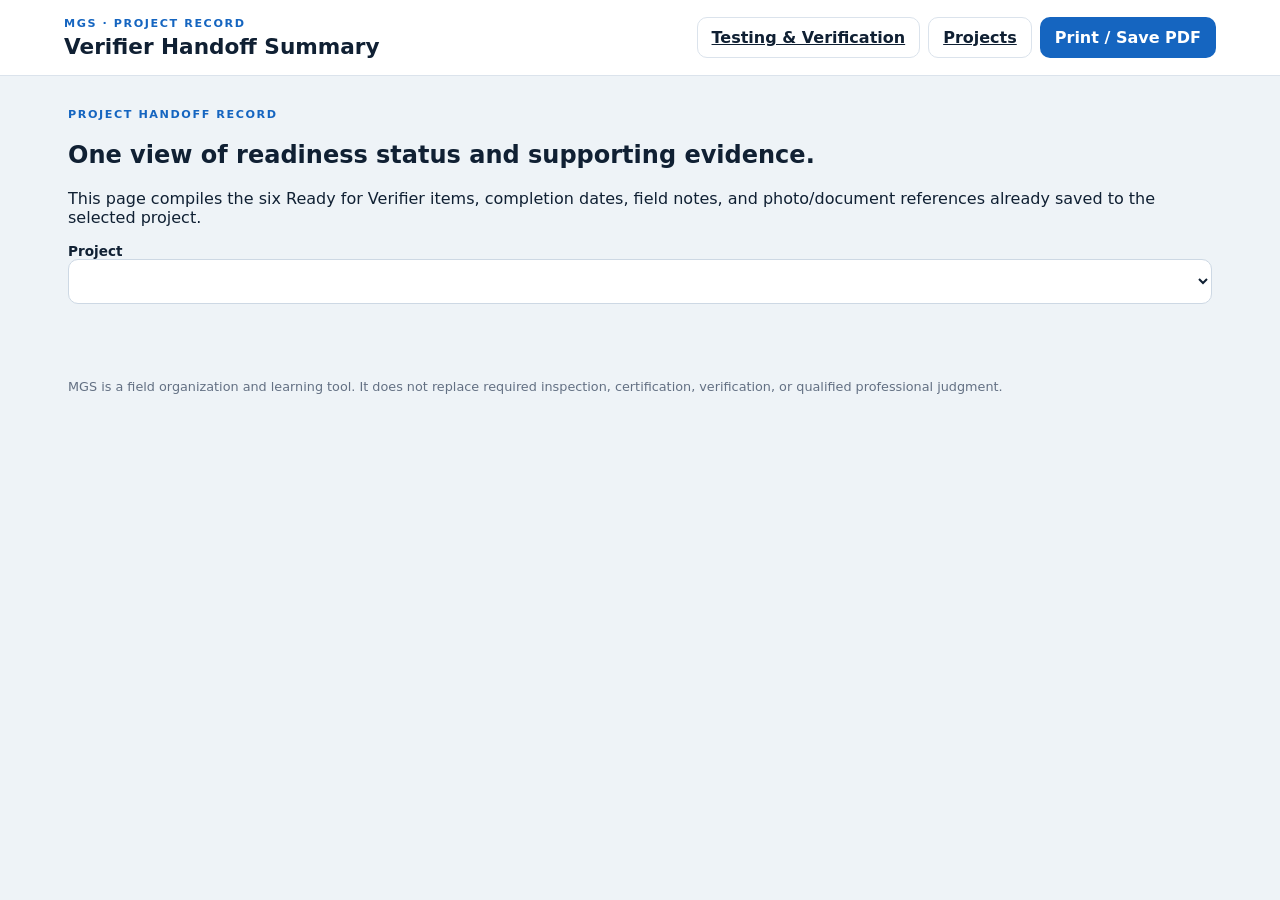
==== handoff-summary.html @ 389f145f "Add printable verifier handoff summary" ====
<!doctype html>
<html lang="en">
<head>
  <meta charset="utf-8" />
  <meta name="viewport" content="width=device-width, initial-scale=1" />
  <meta name="theme-color" content="#0b2545" />
  <title>MGS Project Handoff Summary</title>
  <link rel="stylesheet" href="styles.css" />
  <link rel="stylesheet" href="handoff-summary.css" />
</head>
<body>
<header class="topbar no-print">
  <div><p class="eyebrow">MGS · Project record</p><h1>Verifier Handoff Summary</h1></div>
  <div class="top-actions">
    <a class="secondary nav-button" id="testingLink" href="testing.html">Testing & Verification</a>
    <a class="secondary nav-button" href="index.html">Projects</a>
    <button id="printSummaryBtn" class="primary" type="button">Print / Save PDF</button>
  </div>
</header>

<main class="shell handoff-shell">
  <section class="handoff-hero no-print">
    <div>
      <p class="eyebrow">Project handoff record</p>
      <h2>One view of readiness status and supporting evidence.</h2>
      <p>This page compiles the six Ready for Verifier items, completion dates, field notes, and photo/document references already saved to the selected project.</p>
    </div>
    <div class="handoff-selector-wrap">
      <label for="handoffProjectSelect">Project</label>
      <select id="handoffProjectSelect" aria-label="Select project"></select>
    </div>
  </section>

  <section id="handoffEmpty" class="panel handoff-empty" hidden>
    <h2>No project selected</h2>
    <p>Create a project first, then return here to build a handoff summary.</p>
    <a class="primary nav-button" href="index.html">Open Projects</a>
  </section>

  <section id="handoffSummary" class="handoff-summary" hidden aria-live="polite">
    <div class="summary-header panel">
      <div>
        <p class="eyebrow">MGS · Medical Gas Project Handoff</p>
        <h2 id="projectName">Project</h2>
        <p id="projectMeta" class="project-meta"></p>
      </div>
      <div class="summary-status">
        <span id="readinessBadge" class="handoff-status">Not Started</span>
        <strong id="readinessCount">0 of 6 complete</strong>
        <span id="generatedAt">Generated —</span>
      </div>
    </div>

    <section class="panel progress-panel">
      <div class="progress-row">
        <div><span>Handoff readiness</span><strong id="readinessPercent">0%</strong></div>
        <div class="summary-meter"><span id="readinessBar"></span></div>
      </div>
      <div class="progress-row">
        <div><span>Evidence coverage</span><strong id="evidenceCount">0 of 0 completed items</strong></div>
        <div class="summary-meter evidence"><span id="evidenceBar"></span></div>
      </div>
    </section>

    <section class="handoff-items" id="handoffItems"></section>

    <section class="panel summary-notes">
      <h3>Project notes</h3>
      <p id="projectNotes">No project notes saved.</p>
    </section>

    <section class="panel handoff-disclaimer">
      <strong>Project handoff aid — not certification.</strong>
      <p>This summary organizes project-entered information only. A checked item, note, date, or document reference does not by itself establish code compliance, inspection, certification, or final verification. Use the adopted NFPA 99 edition, project documents, manufacturer instructions, applicable licensing requirements, qualified personnel, the verifier, and the AHJ for actual acceptance.</p>
    </section>
  </section>
</main>

<footer class="no-print"><p>MGS is a field organization and learning tool. It does not replace required inspection, certification, verification, or qualified professional judgment.</p></footer>
<script src="handoff-summary.js"></script>
</body>
</html>
---- styles.css ----
:root {
  --ink:#102033; --muted:#637083; --navy:#0b2545; --blue:#1565c0; --line:#dbe3ec;
  --soft:#f4f7fa; --white:#fff; --green:#1f7a4c; --amber:#9a6400; --red:#a33a42;
}
*{box-sizing:border-box} body{margin:0;font-family:Inter,ui-sans-serif,system-ui,-apple-system,BlinkMacSystemFont,"Segoe UI",sans-serif;color:var(--ink);background:#eef3f7}
button,input,textarea,select{font:inherit} button{cursor:pointer}.topbar{min-height:76px;display:flex;align-items:center;justify-content:space-between;padding:14px clamp(18px,5vw,72px);background:#fff;border-bottom:1px solid var(--line);position:sticky;top:0;z-index:5}.topbar h1{margin:0;font-size:1.35rem}.top-actions{display:flex;gap:8px}.eyebrow{margin:0 0 4px;text-transform:uppercase;letter-spacing:.14em;font-size:.7rem;font-weight:800;color:var(--blue)}.shell{max-width:1180px;margin:0 auto;padding:32px 18px 60px}
.hero{display:grid;grid-template-columns:1.7fr .7fr;gap:18px;background:linear-gradient(135deg,#0b2545,#163e6e);color:#fff;border-radius:20px;padding:clamp(24px,4vw,48px)}.hero h2{margin:6px 0 12px;font-size:clamp(1.8rem,4vw,3.2rem);max-width:780px}.hero p:not(.eyebrow){color:#d9e6f3;max-width:760px;line-height:1.6}.hero .eyebrow{color:#9cc8ff}.status-card{align-self:end;background:rgba(255,255,255,.1);border:1px solid rgba(255,255,255,.18);border-radius:14px;padding:18px}.status-card span,.status-card strong{display:block}.status-card span{color:#bcd1e7;font-size:.82rem;margin-bottom:6px}
.stats{display:grid;grid-template-columns:repeat(3,1fr);gap:14px;margin:18px 0}.stats article,.panel{background:#fff;border:1px solid var(--line);border-radius:16px}.stats article{padding:18px}.stats span{display:block;color:var(--muted);font-size:.82rem}.stats strong{font-size:1.8rem;margin-top:3px;display:block}.grid{display:grid;grid-template-columns:.85fr 1.15fr;gap:18px}.panel{padding:20px}.panel-head,.section-actions{display:flex;justify-content:space-between;gap:16px;align-items:center;margin-bottom:14px}.panel h3,.section-actions h4{margin:0}.project-list,.record-list{display:grid;gap:10px}.project-row{width:100%;text-align:left;border:1px solid var(--line);background:#fff;padding:14px;border-radius:12px}.project-row:hover,.project-row.active{border-color:#76a8df;background:#f4f9ff}.project-row strong,.project-row span{display:block}.project-row span{color:var(--muted);margin-top:3px;font-size:.85rem}.empty,.detail-empty{color:var(--muted);padding:24px 4px}.detail-grid{display:grid;grid-template-columns:repeat(2,1fr);gap:12px}.detail-grid div{background:var(--soft);border-radius:10px;padding:14px}.detail-grid span{display:block;color:var(--muted);font-size:.75rem;text-transform:uppercase;letter-spacing:.08em;margin-bottom:5px}.detail-notes{margin-top:14px;padding:14px;border-left:3px solid var(--blue);background:#f7fbff;border-radius:8px;white-space:pre-wrap}
.workspace{margin-top:18px}.tabs{display:flex;gap:8px;overflow-x:auto;border-bottom:1px solid var(--line);margin:0 -4px 18px;padding:0 4px}.tab{border:0;background:transparent;padding:11px 14px;color:var(--muted);font-weight:750;border-bottom:3px solid transparent;white-space:nowrap}.tab.active{color:var(--blue);border-bottom-color:var(--blue)}.tab-panel{display:none}.tab-panel.active{display:block}.task{display:flex;align-items:center;gap:12px;padding:12px;border:1px solid var(--line);border-radius:11px}.task input{width:20px;height:20px}.task.done span{text-decoration:line-through;color:var(--muted)}.task button,.delete-link{margin-left:auto;border:0;background:transparent;color:#8a3440}.record-card{display:grid;grid-template-columns:1fr auto auto;gap:10px 14px;align-items:start;padding:14px;border:1px solid var(--line);border-radius:12px;background:#fff}.record-main strong,.record-main span,.record-main small{display:block}.record-main span{margin-top:3px}.record-main small{margin-top:4px;color:var(--muted)}.record-card p{grid-column:1/-1;margin:0;padding-top:10px;border-top:1px solid var(--line);color:var(--muted);white-space:pre-wrap}.status{font-size:.75rem;font-weight:800;padding:5px 8px;border-radius:999px;white-space:nowrap}.status.pass{background:#e7f5ed;color:var(--green)}.status.attention{background:#fff1dc;color:var(--amber)}.status.unchecked{background:#edf1f5;color:var(--muted)}
.primary,.secondary{border-radius:10px;padding:10px 14px;font-weight:750;border:1px solid transparent}.primary{background:var(--blue);color:#fff}.secondary{background:#fff;border-color:var(--line);color:var(--ink)}button:disabled{opacity:.45;cursor:not-allowed}.helper{display:block;color:var(--muted);font-weight:400;margin-top:4px}.file-button{display:inline-flex;align-items:center;justify-content:center;margin:0;white-space:nowrap}.file-button input{display:none}.photo-grid{display:grid;grid-template-columns:repeat(3,minmax(0,1fr));gap:14px}.photo-card{margin:0;border:1px solid var(--line);border-radius:12px;background:#fff;overflow:hidden;position:relative}.photo-card img{width:100%;aspect-ratio:4/3;object-fit:cover;display:block}.photo-card figcaption{padding:12px;display:grid;gap:3px}.photo-card figcaption span,.photo-card figcaption small{color:var(--muted)}.photo-card .delete-link{margin:0 12px 12px}.photo-preview{width:100%;max-height:280px;object-fit:contain;background:var(--soft);border-radius:10px;margin-top:14px}.print-only{display:none}
footer{max-width:1180px;margin:0 auto;padding:0 18px 40px;color:var(--muted);font-size:.8rem;line-height:1.5}dialog{border:0;border-radius:16px;padding:0;width:min(520px,calc(100% - 28px));box-shadow:0 24px 80px rgba(0,0,0,.22)}dialog::backdrop{background:rgba(11,37,69,.52)}dialog form{padding:22px}.dialog-head,.dialog-actions{display:flex;justify-content:space-between;align-items:center;gap:12px}.dialog-head h3{margin:0}.dialog-actions{justify-content:flex-end;margin-top:18px}.icon-btn{border:0;background:transparent;font-size:1.8rem;color:var(--muted)}label{display:grid;gap:6px;font-size:.85rem;font-weight:700;margin-top:14px}input,textarea,select{width:100%;padding:11px 12px;border:1px solid #cdd8e4;border-radius:10px;background:#fff;color:var(--ink)}input:focus,textarea:focus,select:focus{outline:3px solid #dcecff;border-color:var(--blue)}#fieldNotes{resize:vertical;min-height:220px}
@media(max-width:760px){.hero,.grid{grid-template-columns:1fr}.topbar{padding:12px 16px}.topbar .eyebrow{display:none}.hero{padding:24px 20px}.detail-grid{grid-template-columns:1fr}.record-card{grid-template-columns:1fr auto}.record-card .delete-link{grid-column:2}.section-actions{align-items:flex-start}.photo-grid{grid-template-columns:repeat(2,minmax(0,1fr))}.top-actions .secondary{display:none}}
@media(max-width:480px){.stats{grid-template-columns:1fr;gap:8px}.stats article{display:flex;align-items:center;justify-content:space-between}.stats strong{font-size:1.35rem}.panel{padding:16px}.record-card{grid-template-columns:1fr}.record-card .delete-link{grid-column:1;margin-left:0;padding:0;text-align:left}.status{justify-self:start}.photo-grid{grid-template-columns:1fr}}
@media print{
  @page{margin:.55in;size:auto}.no-print{display:none!important}.print-only{display:block!important}body{background:#fff;color:#111;font-family:Arial,sans-serif}.shell{max-width:none;padding:0}.report{font-size:10pt}.report-head{display:flex;justify-content:space-between;align-items:flex-start;border-bottom:3px solid #0b2545;padding-bottom:14px;margin-bottom:20px}.report-head h1{margin:2px 0 0;font-size:22pt}.report-date{font-size:9pt;color:#555}.report-summary{border:1px solid #bbb;padding:14px;margin-bottom:18px}.report-summary h2{margin:0 0 8px;font-size:16pt}.report section{break-inside:auto;margin:0 0 20px}.report h3{font-size:12pt;border-bottom:1px solid #999;padding-bottom:5px;margin:0 0 8px}.report table{width:100%;border-collapse:collapse}.report td{border:1px solid #ccc;padding:7px;vertical-align:top}.report td:last-child{width:34%}.report small{color:#555}.report-empty{color:#666;font-style:italic}.report-notes{white-space:pre-wrap;border:1px solid #ccc;padding:10px;min-height:50px}.report-photos{display:grid;grid-template-columns:repeat(2,1fr);gap:12px}.report-photos figure{margin:0;break-inside:avoid;border:1px solid #ccc;padding:7px}.report-photos img{width:100%;max-height:3.2in;object-fit:contain}.report-photos figcaption{padding-top:5px;font-size:9pt}.report-disclaimer{border-top:1px solid #999;margin-top:24px;padding-top:8px;color:#555;font-size:8pt}
}
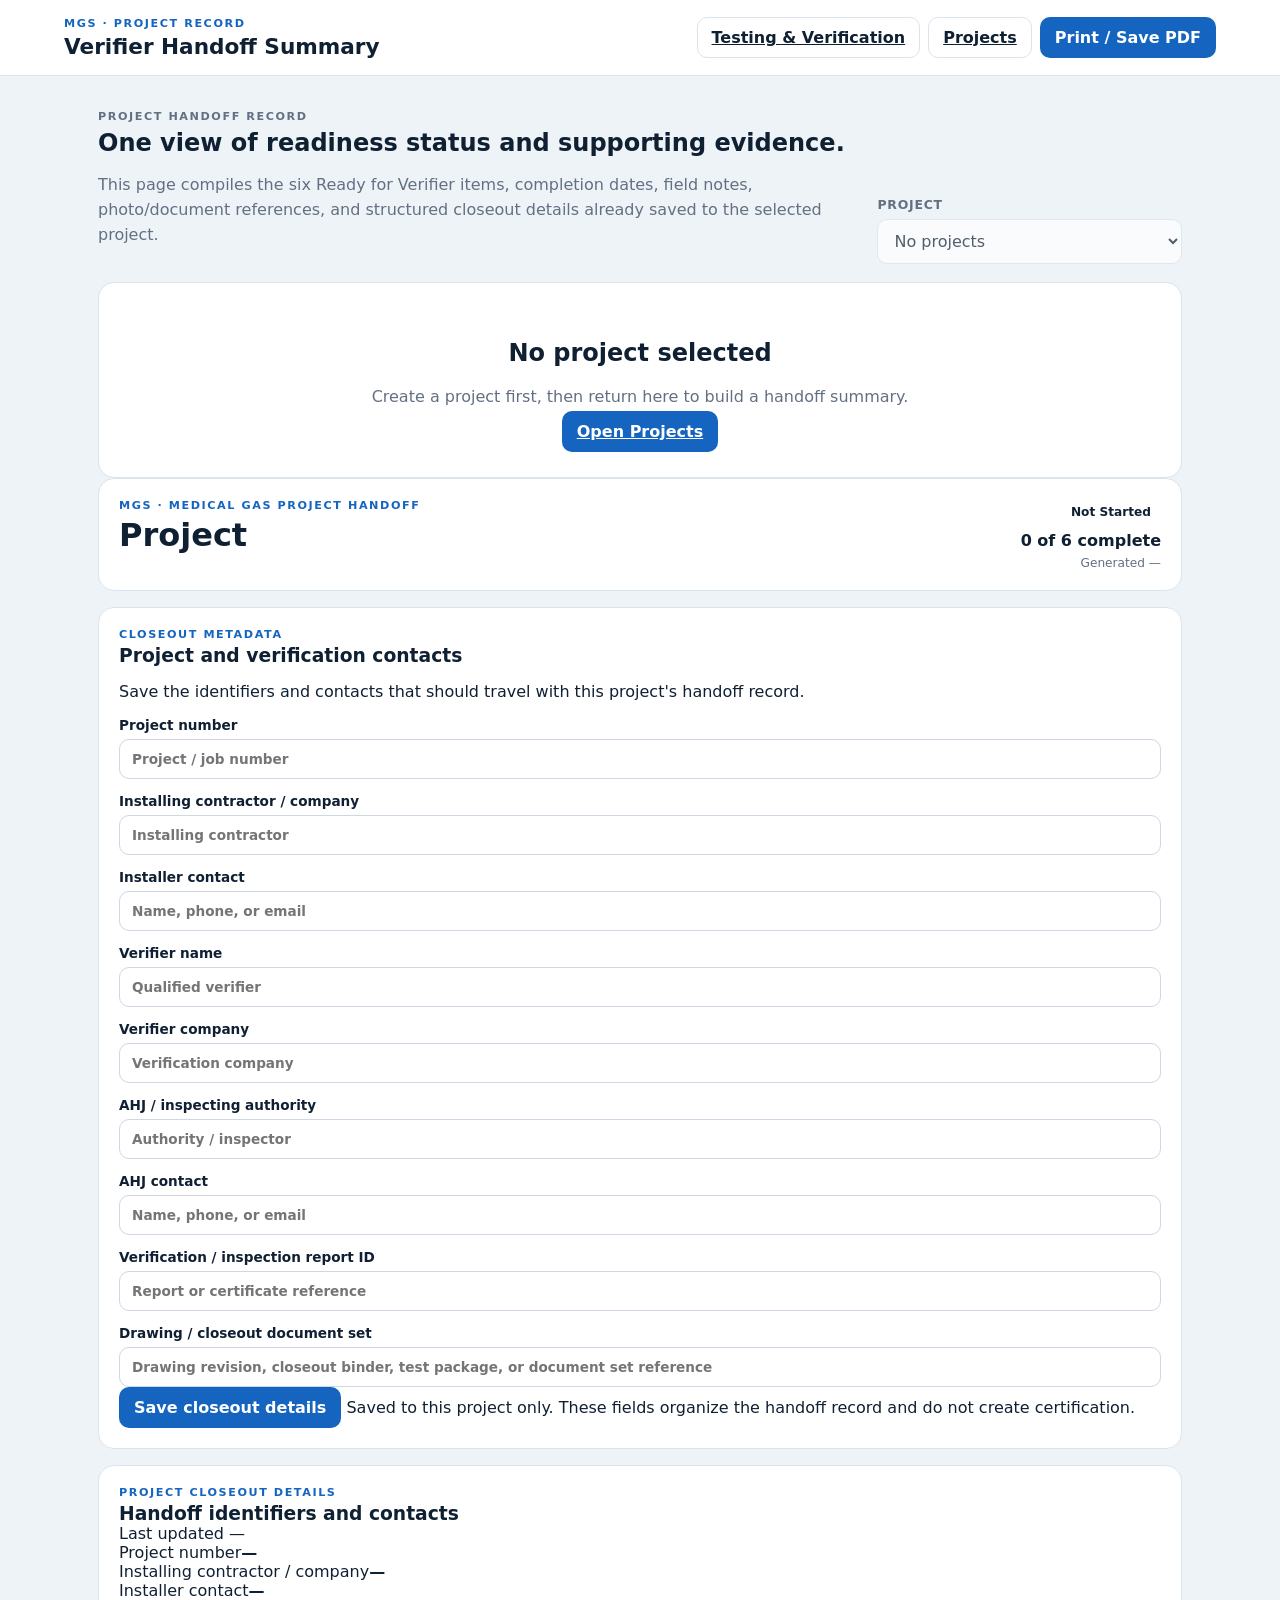
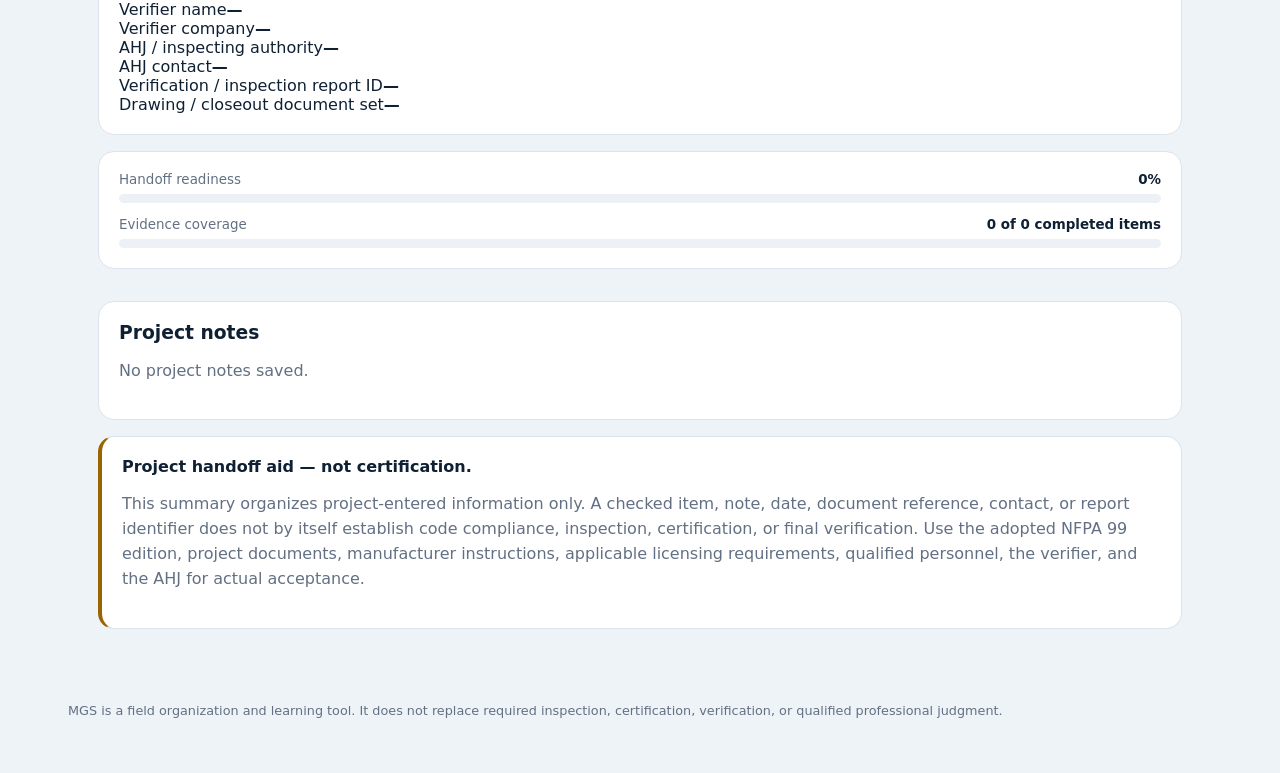
==== commit 8d108a91: "Add structured closeout metadata to handoff summary" ====
--- a/handoff-summary.html
+++ b/handoff-summary.html
@@ -23,7 +23,7 @@
     <div>
       <p class="eyebrow">Project handoff record</p>
       <h2>One view of readiness status and supporting evidence.</h2>
-      <p>This page compiles the six Ready for Verifier items, completion dates, field notes, and photo/document references already saved to the selected project.</p>
+      <p>This page compiles the six Ready for Verifier items, completion dates, field notes, photo/document references, and structured closeout details already saved to the selected project.</p>
     </div>
     <div class="handoff-selector-wrap">
       <label for="handoffProjectSelect">Project</label>
@@ -51,6 +51,50 @@
       </div>
     </div>
 
+    <section class="panel closeout-editor no-print">
+      <div class="closeout-editor-head">
+        <div>
+          <p class="eyebrow">Closeout metadata</p>
+          <h3>Project and verification contacts</h3>
+          <p>Save the identifiers and contacts that should travel with this project's handoff record.</p>
+        </div>
+        <span id="closeoutSaveStatus" class="save-status" aria-live="polite"></span>
+      </div>
+      <form id="closeoutForm" class="closeout-form">
+        <label>Project number<input name="projectNumber" autocomplete="off" placeholder="Project / job number" /></label>
+        <label>Installing contractor / company<input name="installerCompany" autocomplete="organization" placeholder="Installing contractor" /></label>
+        <label>Installer contact<input name="installerContact" autocomplete="name" placeholder="Name, phone, or email" /></label>
+        <label>Verifier name<input name="verifierName" autocomplete="name" placeholder="Qualified verifier" /></label>
+        <label>Verifier company<input name="verifierCompany" autocomplete="organization" placeholder="Verification company" /></label>
+        <label>AHJ / inspecting authority<input name="ahjName" autocomplete="organization" placeholder="Authority / inspector" /></label>
+        <label>AHJ contact<input name="ahjContact" autocomplete="off" placeholder="Name, phone, or email" /></label>
+        <label>Verification / inspection report ID<input name="reportId" autocomplete="off" placeholder="Report or certificate reference" /></label>
+        <label class="full">Drawing / closeout document set<input name="documentSet" autocomplete="off" placeholder="Drawing revision, closeout binder, test package, or document set reference" /></label>
+        <div class="closeout-actions full">
+          <button class="primary" type="submit">Save closeout details</button>
+          <span>Saved to this project only. These fields organize the handoff record and do not create certification.</span>
+        </div>
+      </form>
+    </section>
+
+    <section class="panel closeout-record" aria-labelledby="closeoutRecordTitle">
+      <div class="closeout-record-head">
+        <div><p class="eyebrow">Project closeout details</p><h3 id="closeoutRecordTitle">Handoff identifiers and contacts</h3></div>
+        <span id="closeoutUpdatedAt">Last updated —</span>
+      </div>
+      <div class="closeout-record-grid">
+        <div><span>Project number</span><strong id="closeoutProjectNumber">—</strong></div>
+        <div><span>Installing contractor / company</span><strong id="closeoutInstallerCompany">—</strong></div>
+        <div><span>Installer contact</span><strong id="closeoutInstallerContact">—</strong></div>
+        <div><span>Verifier name</span><strong id="closeoutVerifierName">—</strong></div>
+        <div><span>Verifier company</span><strong id="closeoutVerifierCompany">—</strong></div>
+        <div><span>AHJ / inspecting authority</span><strong id="closeoutAhjName">—</strong></div>
+        <div><span>AHJ contact</span><strong id="closeoutAhjContact">—</strong></div>
+        <div><span>Verification / inspection report ID</span><strong id="closeoutReportId">—</strong></div>
+        <div class="full"><span>Drawing / closeout document set</span><strong id="closeoutDocumentSet">—</strong></div>
+      </div>
+    </section>
+
     <section class="panel progress-panel">
       <div class="progress-row">
         <div><span>Handoff readiness</span><strong id="readinessPercent">0%</strong></div>
@@ -71,7 +115,7 @@
 
     <section class="panel handoff-disclaimer">
       <strong>Project handoff aid — not certification.</strong>
-      <p>This summary organizes project-entered information only. A checked item, note, date, or document reference does not by itself establish code compliance, inspection, certification, or final verification. Use the adopted NFPA 99 edition, project documents, manufacturer instructions, applicable licensing requirements, qualified personnel, the verifier, and the AHJ for actual acceptance.</p>
+      <p>This summary organizes project-entered information only. A checked item, note, date, document reference, contact, or report identifier does not by itself establish code compliance, inspection, certification, or final verification. Use the adopted NFPA 99 edition, project documents, manufacturer instructions, applicable licensing requirements, qualified personnel, the verifier, and the AHJ for actual acceptance.</p>
     </section>
   </section>
 </main>
@@ -79,4 +123,4 @@
 <footer class="no-print"><p>MGS is a field organization and learning tool. It does not replace required inspection, certification, verification, or qualified professional judgment.</p></footer>
 <script src="handoff-summary.js"></script>
 </body>
-</html>+</html>
--- a/handoff-summary.css
+++ b/handoff-summary.css
@@ -0,0 +1 @@
+.handoff-shell{max-width:1120px}.handoff-hero{display:grid;grid-template-columns:1.5fr .6fr;gap:18px;align-items:end;margin-bottom:18px}.handoff-hero h2{margin:.2rem 0 .5rem}.handoff-hero p{max-width:760px;color:var(--muted);line-height:1.55}.handoff-selector-wrap{display:grid;gap:7px}.handoff-selector-wrap label{font-size:.78rem;font-weight:800;color:var(--muted);text-transform:uppercase;letter-spacing:.06em}.handoff-selector-wrap select{width:100%;padding:11px 12px;border:1px solid var(--line);border-radius:10px;background:#fff;color:var(--ink)}.handoff-summary{display:grid;gap:16px}.summary-header{display:flex;justify-content:space-between;gap:20px;align-items:flex-start}.summary-header h2{margin:.2rem 0 .35rem;font-size:2rem}.project-meta{margin:0;color:var(--muted);line-height:1.5}.summary-status{display:grid;justify-items:end;gap:6px;text-align:right}.summary-status strong{font-size:1rem}.summary-status>span:last-child{font-size:.76rem;color:var(--muted)}.handoff-status{display:inline-flex;align-items:center;padding:6px 10px;border-radius:999px;font-size:.76rem;font-weight:850}.handoff-status.not-started{background:#edf1f5;color:#637083}.handoff-status.in-progress{background:#fff1dc;color:#9a6400}.handoff-status.ready{background:#e7f5ed;color:#1f7a4c}.progress-panel{display:grid;gap:14px}.progress-row{display:grid;gap:7px}.progress-row>div:first-child{display:flex;justify-content:space-between;gap:12px;align-items:center;font-size:.84rem;color:var(--muted)}.progress-row strong{color:var(--ink)}.summary-meter{height:9px;background:#edf1f5;border-radius:999px;overflow:hidden}.summary-meter span{display:block;height:100%;width:0;background:#1565c0;border-radius:999px}.summary-meter.evidence span{background:#4e86b4}.handoff-items{display:grid;gap:12px}.handoff-item{border:1px solid var(--line);border-radius:14px;background:#fff;padding:16px;display:grid;gap:12px}.handoff-item-head{display:flex;justify-content:space-between;gap:14px;align-items:flex-start}.handoff-item-title{display:flex;gap:10px;align-items:flex-start}.handoff-item-title .mark{display:grid;place-items:center;min-width:25px;height:25px;border-radius:50%;background:#edf1f5;color:#637083;font-weight:900;font-size:.8rem}.handoff-item.complete .mark{background:#e7f5ed;color:#1f7a4c}.handoff-item-title h3{margin:0;font-size:1rem}.handoff-item-title p{margin:4px 0 0;color:var(--muted);font-size:.8rem;line-height:1.4}.item-state{font-size:.72rem;font-weight:850;padding:5px 8px;border-radius:999px;background:#edf1f5;color:#637083;white-space:nowrap}.handoff-item.complete .item-state{background:#e7f5ed;color:#1f7a4c}.handoff-item-body{display:grid;grid-template-columns:170px 1fr;gap:12px 18px;padding-top:10px;border-top:1px solid #edf1f5}.evidence-field{display:grid;gap:3px}.evidence-field span{font-size:.7rem;text-transform:uppercase;letter-spacing:.05em;font-weight:800;color:var(--muted)}.evidence-field strong,.evidence-field p{margin:0;font-size:.86rem;line-height:1.45;color:var(--ink);white-space:pre-wrap;overflow-wrap:anywhere}.evidence-field.full{grid-column:1/-1}.no-evidence{color:var(--muted)!important;font-style:italic}.summary-notes h3,.handoff-disclaimer strong{margin-top:0}.summary-notes p,.handoff-disclaimer p{white-space:pre-wrap;line-height:1.55;color:var(--muted)}.handoff-disclaimer{border-left:4px solid #9a6400}.handoff-empty{text-align:center;padding:36px}.handoff-empty p{color:var(--muted)}@media(max-width:760px){.handoff-hero{grid-template-columns:1fr}.summary-header{display:grid}.summary-status{justify-items:start;text-align:left}.handoff-item-head{display:grid}.handoff-item-body{grid-template-columns:1fr}.evidence-field.full{grid-column:auto}.topbar{align-items:flex-start}.top-actions{flex-wrap:wrap}}@media print{body{background:#fff;color:#000}.no-print,footer{display:none!important}.handoff-shell{max-width:none;margin:0;padding:0}.handoff-summary{display:grid!important;gap:10px}.panel,.handoff-item{box-shadow:none!important;border-color:#bfc5cc!important;break-inside:avoid}.summary-header{padding:14px}.summary-header h2{font-size:1.55rem}.handoff-status,.item-state{-webkit-print-color-adjust:exact;print-color-adjust:exact}.handoff-items{gap:8px}.handoff-item{padding:12px}.handoff-item-body{font-size:.9rem}.summary-notes,.handoff-disclaimer,.progress-panel{padding:12px}.handoff-disclaimer{font-size:.82rem}.summary-meter{-webkit-print-color-adjust:exact;print-color-adjust:exact}}
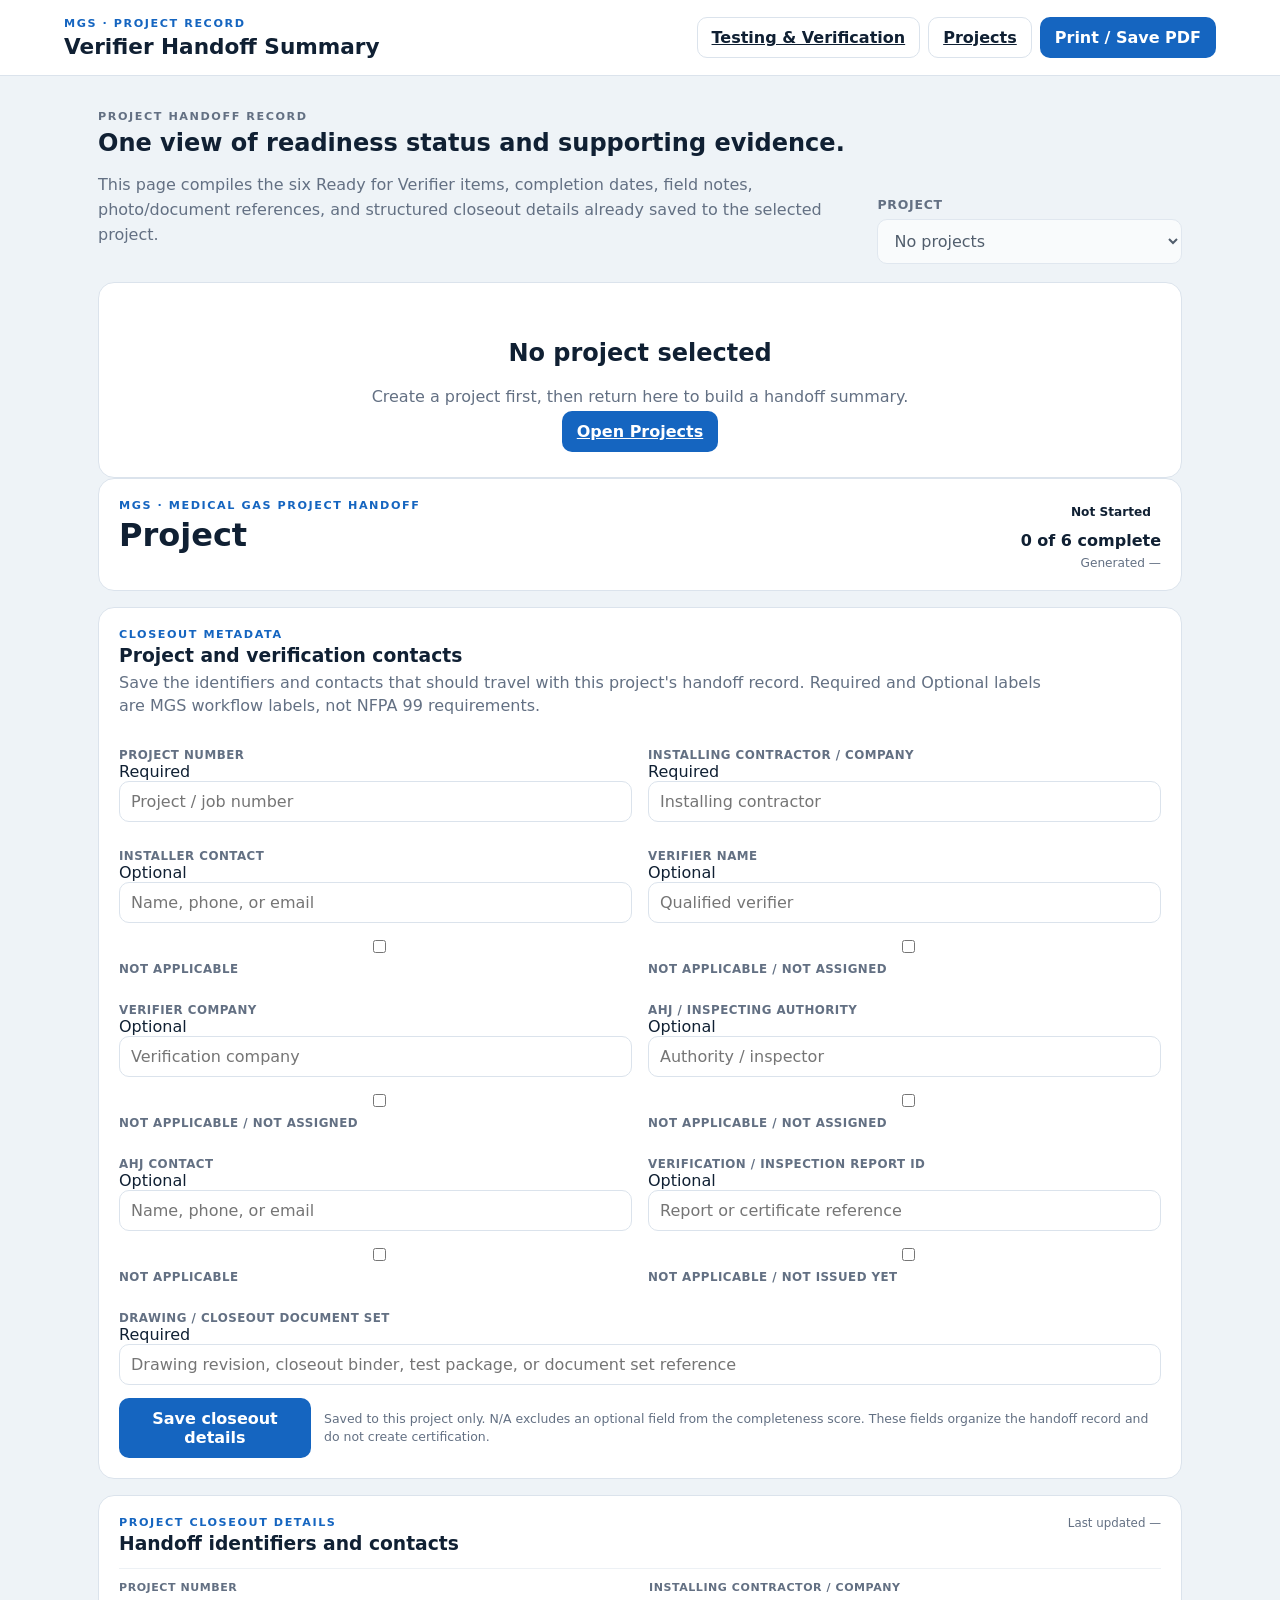
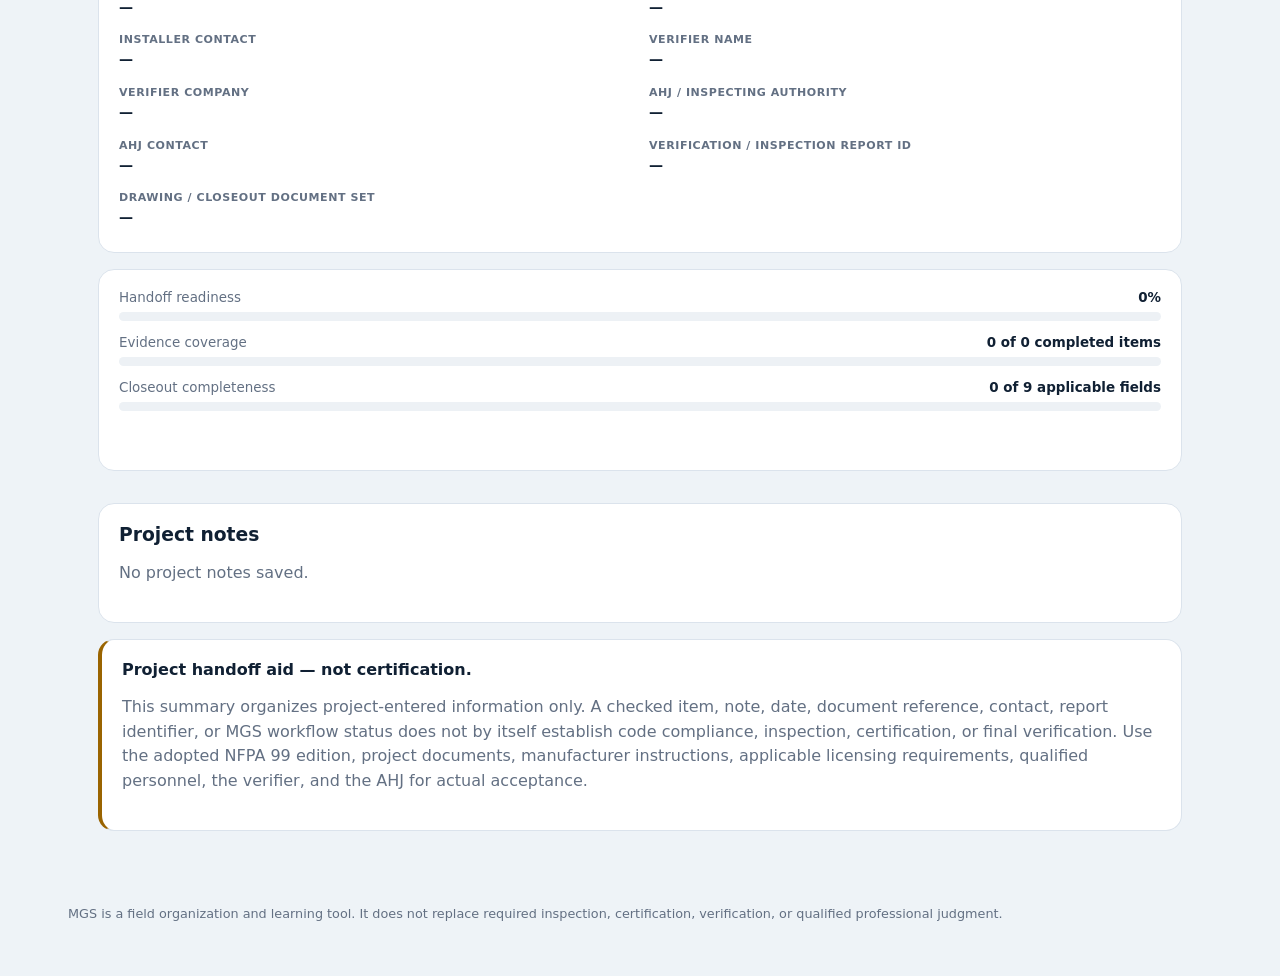
==== commit f6511de4: "Add required optional and N/A closeout states" ====
--- a/handoff-summary.html
+++ b/handoff-summary.html
@@ -56,23 +56,56 @@
         <div>
           <p class="eyebrow">Closeout metadata</p>
           <h3>Project and verification contacts</h3>
-          <p>Save the identifiers and contacts that should travel with this project's handoff record.</p>
+          <p>Save the identifiers and contacts that should travel with this project's handoff record. Required and Optional labels are MGS workflow labels, not NFPA 99 requirements.</p>
         </div>
         <span id="closeoutSaveStatus" class="save-status" aria-live="polite"></span>
       </div>
       <form id="closeoutForm" class="closeout-form">
-        <label>Project number<input name="projectNumber" autocomplete="off" placeholder="Project / job number" /></label>
-        <label>Installing contractor / company<input name="installerCompany" autocomplete="organization" placeholder="Installing contractor" /></label>
-        <label>Installer contact<input name="installerContact" autocomplete="name" placeholder="Name, phone, or email" /></label>
-        <label>Verifier name<input name="verifierName" autocomplete="name" placeholder="Qualified verifier" /></label>
-        <label>Verifier company<input name="verifierCompany" autocomplete="organization" placeholder="Verification company" /></label>
-        <label>AHJ / inspecting authority<input name="ahjName" autocomplete="organization" placeholder="Authority / inspector" /></label>
-        <label>AHJ contact<input name="ahjContact" autocomplete="off" placeholder="Name, phone, or email" /></label>
-        <label>Verification / inspection report ID<input name="reportId" autocomplete="off" placeholder="Report or certificate reference" /></label>
-        <label class="full">Drawing / closeout document set<input name="documentSet" autocomplete="off" placeholder="Drawing revision, closeout binder, test package, or document set reference" /></label>
+        <div class="closeout-field">
+          <div class="field-label-row"><label for="closeoutProjectNumberInput">Project number</label><span class="field-status required">Required</span></div>
+          <input id="closeoutProjectNumberInput" name="projectNumber" autocomplete="off" placeholder="Project / job number" />
+        </div>
+        <div class="closeout-field">
+          <div class="field-label-row"><label for="closeoutInstallerCompanyInput">Installing contractor / company</label><span class="field-status required">Required</span></div>
+          <input id="closeoutInstallerCompanyInput" name="installerCompany" autocomplete="organization" placeholder="Installing contractor" />
+        </div>
+        <div class="closeout-field">
+          <div class="field-label-row"><label for="closeoutInstallerContactInput">Installer contact</label><span class="field-status optional">Optional</span></div>
+          <input id="closeoutInstallerContactInput" name="installerContact" autocomplete="name" placeholder="Name, phone, or email" />
+          <label class="na-control"><input type="checkbox" name="installerContact__na" value="na" /> Not applicable</label>
+        </div>
+        <div class="closeout-field">
+          <div class="field-label-row"><label for="closeoutVerifierNameInput">Verifier name</label><span class="field-status optional">Optional</span></div>
+          <input id="closeoutVerifierNameInput" name="verifierName" autocomplete="name" placeholder="Qualified verifier" />
+          <label class="na-control"><input type="checkbox" name="verifierName__na" value="na" /> Not applicable / not assigned</label>
+        </div>
+        <div class="closeout-field">
+          <div class="field-label-row"><label for="closeoutVerifierCompanyInput">Verifier company</label><span class="field-status optional">Optional</span></div>
+          <input id="closeoutVerifierCompanyInput" name="verifierCompany" autocomplete="organization" placeholder="Verification company" />
+          <label class="na-control"><input type="checkbox" name="verifierCompany__na" value="na" /> Not applicable / not assigned</label>
+        </div>
+        <div class="closeout-field">
+          <div class="field-label-row"><label for="closeoutAhjNameInput">AHJ / inspecting authority</label><span class="field-status optional">Optional</span></div>
+          <input id="closeoutAhjNameInput" name="ahjName" autocomplete="organization" placeholder="Authority / inspector" />
+          <label class="na-control"><input type="checkbox" name="ahjName__na" value="na" /> Not applicable / not assigned</label>
+        </div>
+        <div class="closeout-field">
+          <div class="field-label-row"><label for="closeoutAhjContactInput">AHJ contact</label><span class="field-status optional">Optional</span></div>
+          <input id="closeoutAhjContactInput" name="ahjContact" autocomplete="off" placeholder="Name, phone, or email" />
+          <label class="na-control"><input type="checkbox" name="ahjContact__na" value="na" /> Not applicable</label>
+        </div>
+        <div class="closeout-field">
+          <div class="field-label-row"><label for="closeoutReportIdInput">Verification / inspection report ID</label><span class="field-status optional">Optional</span></div>
+          <input id="closeoutReportIdInput" name="reportId" autocomplete="off" placeholder="Report or certificate reference" />
+          <label class="na-control"><input type="checkbox" name="reportId__na" value="na" /> Not applicable / not issued yet</label>
+        </div>
+        <div class="closeout-field full">
+          <div class="field-label-row"><label for="closeoutDocumentSetInput">Drawing / closeout document set</label><span class="field-status required">Required</span></div>
+          <input id="closeoutDocumentSetInput" name="documentSet" autocomplete="off" placeholder="Drawing revision, closeout binder, test package, or document set reference" />
+        </div>
         <div class="closeout-actions full">
           <button class="primary" type="submit">Save closeout details</button>
-          <span>Saved to this project only. These fields organize the handoff record and do not create certification.</span>
+          <span>Saved to this project only. N/A excludes an optional field from the completeness score. These fields organize the handoff record and do not create certification.</span>
         </div>
       </form>
     </section>
@@ -83,15 +116,15 @@
         <span id="closeoutUpdatedAt">Last updated —</span>
       </div>
       <div class="closeout-record-grid">
-        <div><span>Project number</span><strong id="closeoutProjectNumber">—</strong></div>
-        <div><span>Installing contractor / company</span><strong id="closeoutInstallerCompany">—</strong></div>
-        <div><span>Installer contact</span><strong id="closeoutInstallerContact">—</strong></div>
-        <div><span>Verifier name</span><strong id="closeoutVerifierName">—</strong></div>
-        <div><span>Verifier company</span><strong id="closeoutVerifierCompany">—</strong></div>
-        <div><span>AHJ / inspecting authority</span><strong id="closeoutAhjName">—</strong></div>
-        <div><span>AHJ contact</span><strong id="closeoutAhjContact">—</strong></div>
-        <div><span>Verification / inspection report ID</span><strong id="closeoutReportId">—</strong></div>
-        <div class="full"><span>Drawing / closeout document set</span><strong id="closeoutDocumentSet">—</strong></div>
+        <div><span>Project number</span><strong id="closeoutProjectNumber">—</strong><small id="closeoutProjectNumberState"></small></div>
+        <div><span>Installing contractor / company</span><strong id="closeoutInstallerCompany">—</strong><small id="closeoutInstallerCompanyState"></small></div>
+        <div><span>Installer contact</span><strong id="closeoutInstallerContact">—</strong><small id="closeoutInstallerContactState"></small></div>
+        <div><span>Verifier name</span><strong id="closeoutVerifierName">—</strong><small id="closeoutVerifierNameState"></small></div>
+        <div><span>Verifier company</span><strong id="closeoutVerifierCompany">—</strong><small id="closeoutVerifierCompanyState"></small></div>
+        <div><span>AHJ / inspecting authority</span><strong id="closeoutAhjName">—</strong><small id="closeoutAhjNameState"></small></div>
+        <div><span>AHJ contact</span><strong id="closeoutAhjContact">—</strong><small id="closeoutAhjContactState"></small></div>
+        <div><span>Verification / inspection report ID</span><strong id="closeoutReportId">—</strong><small id="closeoutReportIdState"></small></div>
+        <div class="full"><span>Drawing / closeout document set</span><strong id="closeoutDocumentSet">—</strong><small id="closeoutDocumentSetState"></small></div>
       </div>
     </section>
 
@@ -104,6 +137,11 @@
         <div><span>Evidence coverage</span><strong id="evidenceCount">0 of 0 completed items</strong></div>
         <div class="summary-meter evidence"><span id="evidenceBar"></span></div>
       </div>
+      <div class="progress-row">
+        <div><span>Closeout completeness</span><strong id="closeoutCount">0 of 9 applicable fields</strong></div>
+        <div class="summary-meter closeout"><span id="closeoutBar"></span></div>
+        <p id="closeoutStatusNote" class="closeout-status-note"></p>
+      </div>
     </section>
 
     <section class="handoff-items" id="handoffItems"></section>
@@ -115,7 +153,7 @@
 
     <section class="panel handoff-disclaimer">
       <strong>Project handoff aid — not certification.</strong>
-      <p>This summary organizes project-entered information only. A checked item, note, date, document reference, contact, or report identifier does not by itself establish code compliance, inspection, certification, or final verification. Use the adopted NFPA 99 edition, project documents, manufacturer instructions, applicable licensing requirements, qualified personnel, the verifier, and the AHJ for actual acceptance.</p>
+      <p>This summary organizes project-entered information only. A checked item, note, date, document reference, contact, report identifier, or MGS workflow status does not by itself establish code compliance, inspection, certification, or final verification. Use the adopted NFPA 99 edition, project documents, manufacturer instructions, applicable licensing requirements, qualified personnel, the verifier, and the AHJ for actual acceptance.</p>
     </section>
   </section>
 </main>
@@ -123,4 +161,4 @@
 <footer class="no-print"><p>MGS is a field organization and learning tool. It does not replace required inspection, certification, verification, or qualified professional judgment.</p></footer>
 <script src="handoff-summary.js"></script>
 </body>
-</html>
+</html>
--- a/handoff-summary.css
+++ b/handoff-summary.css
@@ -1 +1 @@
-.handoff-shell{max-width:1120px}.handoff-hero{display:grid;grid-template-columns:1.5fr .6fr;gap:18px;align-items:end;margin-bottom:18px}.handoff-hero h2{margin:.2rem 0 .5rem}.handoff-hero p{max-width:760px;color:var(--muted);line-height:1.55}.handoff-selector-wrap{display:grid;gap:7px}.handoff-selector-wrap label{font-size:.78rem;font-weight:800;color:var(--muted);text-transform:uppercase;letter-spacing:.06em}.handoff-selector-wrap select{width:100%;padding:11px 12px;border:1px solid var(--line);border-radius:10px;background:#fff;color:var(--ink)}.handoff-summary{display:grid;gap:16px}.summary-header{display:flex;justify-content:space-between;gap:20px;align-items:flex-start}.summary-header h2{margin:.2rem 0 .35rem;font-size:2rem}.project-meta{margin:0;color:var(--muted);line-height:1.5}.summary-status{display:grid;justify-items:end;gap:6px;text-align:right}.summary-status strong{font-size:1rem}.summary-status>span:last-child{font-size:.76rem;color:var(--muted)}.handoff-status{display:inline-flex;align-items:center;padding:6px 10px;border-radius:999px;font-size:.76rem;font-weight:850}.handoff-status.not-started{background:#edf1f5;color:#637083}.handoff-status.in-progress{background:#fff1dc;color:#9a6400}.handoff-status.ready{background:#e7f5ed;color:#1f7a4c}.progress-panel{display:grid;gap:14px}.progress-row{display:grid;gap:7px}.progress-row>div:first-child{display:flex;justify-content:space-between;gap:12px;align-items:center;font-size:.84rem;color:var(--muted)}.progress-row strong{color:var(--ink)}.summary-meter{height:9px;background:#edf1f5;border-radius:999px;overflow:hidden}.summary-meter span{display:block;height:100%;width:0;background:#1565c0;border-radius:999px}.summary-meter.evidence span{background:#4e86b4}.handoff-items{display:grid;gap:12px}.handoff-item{border:1px solid var(--line);border-radius:14px;background:#fff;padding:16px;display:grid;gap:12px}.handoff-item-head{display:flex;justify-content:space-between;gap:14px;align-items:flex-start}.handoff-item-title{display:flex;gap:10px;align-items:flex-start}.handoff-item-title .mark{display:grid;place-items:center;min-width:25px;height:25px;border-radius:50%;background:#edf1f5;color:#637083;font-weight:900;font-size:.8rem}.handoff-item.complete .mark{background:#e7f5ed;color:#1f7a4c}.handoff-item-title h3{margin:0;font-size:1rem}.handoff-item-title p{margin:4px 0 0;color:var(--muted);font-size:.8rem;line-height:1.4}.item-state{font-size:.72rem;font-weight:850;padding:5px 8px;border-radius:999px;background:#edf1f5;color:#637083;white-space:nowrap}.handoff-item.complete .item-state{background:#e7f5ed;color:#1f7a4c}.handoff-item-body{display:grid;grid-template-columns:170px 1fr;gap:12px 18px;padding-top:10px;border-top:1px solid #edf1f5}.evidence-field{display:grid;gap:3px}.evidence-field span{font-size:.7rem;text-transform:uppercase;letter-spacing:.05em;font-weight:800;color:var(--muted)}.evidence-field strong,.evidence-field p{margin:0;font-size:.86rem;line-height:1.45;color:var(--ink);white-space:pre-wrap;overflow-wrap:anywhere}.evidence-field.full{grid-column:1/-1}.no-evidence{color:var(--muted)!important;font-style:italic}.summary-notes h3,.handoff-disclaimer strong{margin-top:0}.summary-notes p,.handoff-disclaimer p{white-space:pre-wrap;line-height:1.55;color:var(--muted)}.handoff-disclaimer{border-left:4px solid #9a6400}.handoff-empty{text-align:center;padding:36px}.handoff-empty p{color:var(--muted)}@media(max-width:760px){.handoff-hero{grid-template-columns:1fr}.summary-header{display:grid}.summary-status{justify-items:start;text-align:left}.handoff-item-head{display:grid}.handoff-item-body{grid-template-columns:1fr}.evidence-field.full{grid-column:auto}.topbar{align-items:flex-start}.top-actions{flex-wrap:wrap}}@media print{body{background:#fff;color:#000}.no-print,footer{display:none!important}.handoff-shell{max-width:none;margin:0;padding:0}.handoff-summary{display:grid!important;gap:10px}.panel,.handoff-item{box-shadow:none!important;border-color:#bfc5cc!important;break-inside:avoid}.summary-header{padding:14px}.summary-header h2{font-size:1.55rem}.handoff-status,.item-state{-webkit-print-color-adjust:exact;print-color-adjust:exact}.handoff-items{gap:8px}.handoff-item{padding:12px}.handoff-item-body{font-size:.9rem}.summary-notes,.handoff-disclaimer,.progress-panel{padding:12px}.handoff-disclaimer{font-size:.82rem}.summary-meter{-webkit-print-color-adjust:exact;print-color-adjust:exact}}
+.handoff-shell{max-width:1120px}.handoff-hero{display:grid;grid-template-columns:1.5fr .6fr;gap:18px;align-items:end;margin-bottom:18px}.handoff-hero h2{margin:.2rem 0 .5rem}.handoff-hero p{max-width:760px;color:var(--muted);line-height:1.55}.handoff-selector-wrap{display:grid;gap:7px}.handoff-selector-wrap label{font-size:.78rem;font-weight:800;color:var(--muted);text-transform:uppercase;letter-spacing:.06em}.handoff-selector-wrap select{width:100%;padding:11px 12px;border:1px solid var(--line);border-radius:10px;background:#fff;color:var(--ink)}.handoff-summary{display:grid;gap:16px}.summary-header{display:flex;justify-content:space-between;gap:20px;align-items:flex-start}.summary-header h2{margin:.2rem 0 .35rem;font-size:2rem}.project-meta{margin:0;color:var(--muted);line-height:1.5}.summary-status{display:grid;justify-items:end;gap:6px;text-align:right}.summary-status strong{font-size:1rem}.summary-status>span:last-child{font-size:.76rem;color:var(--muted)}.handoff-status{display:inline-flex;align-items:center;padding:6px 10px;border-radius:999px;font-size:.76rem;font-weight:850}.handoff-status.not-started{background:#edf1f5;color:#637083}.handoff-status.in-progress{background:#fff1dc;color:#9a6400}.handoff-status.ready{background:#e7f5ed;color:#1f7a4c}.closeout-editor{display:grid;gap:16px}.closeout-editor-head{display:flex;justify-content:space-between;gap:18px;align-items:flex-start}.closeout-editor-head h3{margin:.15rem 0 .35rem}.closeout-editor-head p:last-child{margin:0;color:var(--muted);line-height:1.45}.save-status{font-size:.78rem;font-weight:850;color:#1f7a4c;min-width:90px;text-align:right}.closeout-form{display:grid;grid-template-columns:repeat(2,minmax(0,1fr));gap:13px 16px}.closeout-form label{display:grid;gap:6px;font-size:.74rem;font-weight:800;color:var(--muted);text-transform:uppercase;letter-spacing:.04em}.closeout-form input{width:100%;box-sizing:border-box;padding:10px 11px;border:1px solid var(--line);border-radius:10px;background:#fff;color:var(--ink);font:inherit}.closeout-form .full{grid-column:1/-1}.closeout-actions{display:flex;align-items:center;gap:13px}.closeout-actions span{font-size:.78rem;line-height:1.4;color:var(--muted)}.closeout-record{display:grid;gap:14px}.closeout-record-head{display:flex;justify-content:space-between;gap:16px;align-items:flex-start}.closeout-record-head h3{margin:.15rem 0 0}.closeout-record-head>span{font-size:.74rem;color:var(--muted);text-align:right}.closeout-record-grid{display:grid;grid-template-columns:repeat(2,minmax(0,1fr));gap:12px 18px;padding-top:12px;border-top:1px solid #edf1f5}.closeout-record-grid>div{display:grid;gap:4px}.closeout-record-grid .full{grid-column:1/-1}.closeout-record-grid span{font-size:.69rem;text-transform:uppercase;letter-spacing:.05em;font-weight:800;color:var(--muted)}.closeout-record-grid strong{font-size:.88rem;line-height:1.4;overflow-wrap:anywhere}.progress-panel{display:grid;gap:14px}.progress-row{display:grid;gap:7px}.progress-row>div:first-child{display:flex;justify-content:space-between;gap:12px;align-items:center;font-size:.84rem;color:var(--muted)}.progress-row strong{color:var(--ink)}.summary-meter{height:9px;background:#edf1f5;border-radius:999px;overflow:hidden}.summary-meter span{display:block;height:100%;width:0;background:#1565c0;border-radius:999px}.summary-meter.evidence span{background:#4e86b4}.handoff-items{display:grid;gap:12px}.handoff-item{border:1px solid var(--line);border-radius:14px;background:#fff;padding:16px;display:grid;gap:12px}.handoff-item-head{display:flex;justify-content:space-between;gap:14px;align-items:flex-start}.handoff-item-title{display:flex;gap:10px;align-items:flex-start}.handoff-item-title .mark{display:grid;place-items:center;min-width:25px;height:25px;border-radius:50%;background:#edf1f5;color:#637083;font-weight:900;font-size:.8rem}.handoff-item.complete .mark{background:#e7f5ed;color:#1f7a4c}.handoff-item-title h3{margin:0;font-size:1rem}.handoff-item-title p{margin:4px 0 0;color:var(--muted);font-size:.8rem;line-height:1.4}.item-state{font-size:.72rem;font-weight:850;padding:5px 8px;border-radius:999px;background:#edf1f5;color:#637083;white-space:nowrap}.handoff-item.complete .item-state{background:#e7f5ed;color:#1f7a4c}.handoff-item-body{display:grid;grid-template-columns:170px 1fr;gap:12px 18px;padding-top:10px;border-top:1px solid #edf1f5}.evidence-field{display:grid;gap:3px}.evidence-field span{font-size:.7rem;text-transform:uppercase;letter-spacing:.05em;font-weight:800;color:var(--muted)}.evidence-field strong,.evidence-field p{margin:0;font-size:.86rem;line-height:1.45;color:var(--ink);white-space:pre-wrap;overflow-wrap:anywhere}.evidence-field.full{grid-column:1/-1}.no-evidence{color:var(--muted)!important;font-style:italic}.summary-notes h3,.handoff-disclaimer strong{margin-top:0}.summary-notes p,.handoff-disclaimer p{white-space:pre-wrap;line-height:1.55;color:var(--muted)}.handoff-disclaimer{border-left:4px solid #9a6400}.handoff-empty{text-align:center;padding:36px}.handoff-empty p{color:var(--muted)}@media(max-width:760px){.handoff-hero{grid-template-columns:1fr}.summary-header,.closeout-editor-head,.closeout-record-head{display:grid}.summary-status{justify-items:start;text-align:left}.closeout-form,.closeout-record-grid{grid-template-columns:1fr}.closeout-form .full,.closeout-record-grid .full{grid-column:auto}.closeout-actions{align-items:flex-start;flex-direction:column}.save-status{text-align:left}.handoff-item-head{display:grid}.handoff-item-body{grid-template-columns:1fr}.evidence-field.full{grid-column:auto}.topbar{align-items:flex-start}.top-actions{flex-wrap:wrap}}@media print{body{background:#fff;color:#000}.no-print,footer{display:none!important}.handoff-shell{max-width:none;margin:0;padding:0}.handoff-summary{display:grid!important;gap:10px}.panel,.handoff-item{box-shadow:none!important;border-color:#bfc5cc!important;break-inside:avoid}.summary-header{padding:14px}.summary-header h2{font-size:1.55rem}.handoff-status,.item-state{-webkit-print-color-adjust:exact;print-color-adjust:exact}.closeout-record{padding:12px}.closeout-record-grid{gap:8px 16px}.closeout-record-head>span{font-size:.68rem}.handoff-items{gap:8px}.handoff-item{padding:12px}.handoff-item-body{font-size:.9rem}.summary-notes,.handoff-disclaimer,.progress-panel{padding:12px}.handoff-disclaimer{font-size:.82rem}.summary-meter{-webkit-print-color-adjust:exact;print-color-adjust:exact}}
